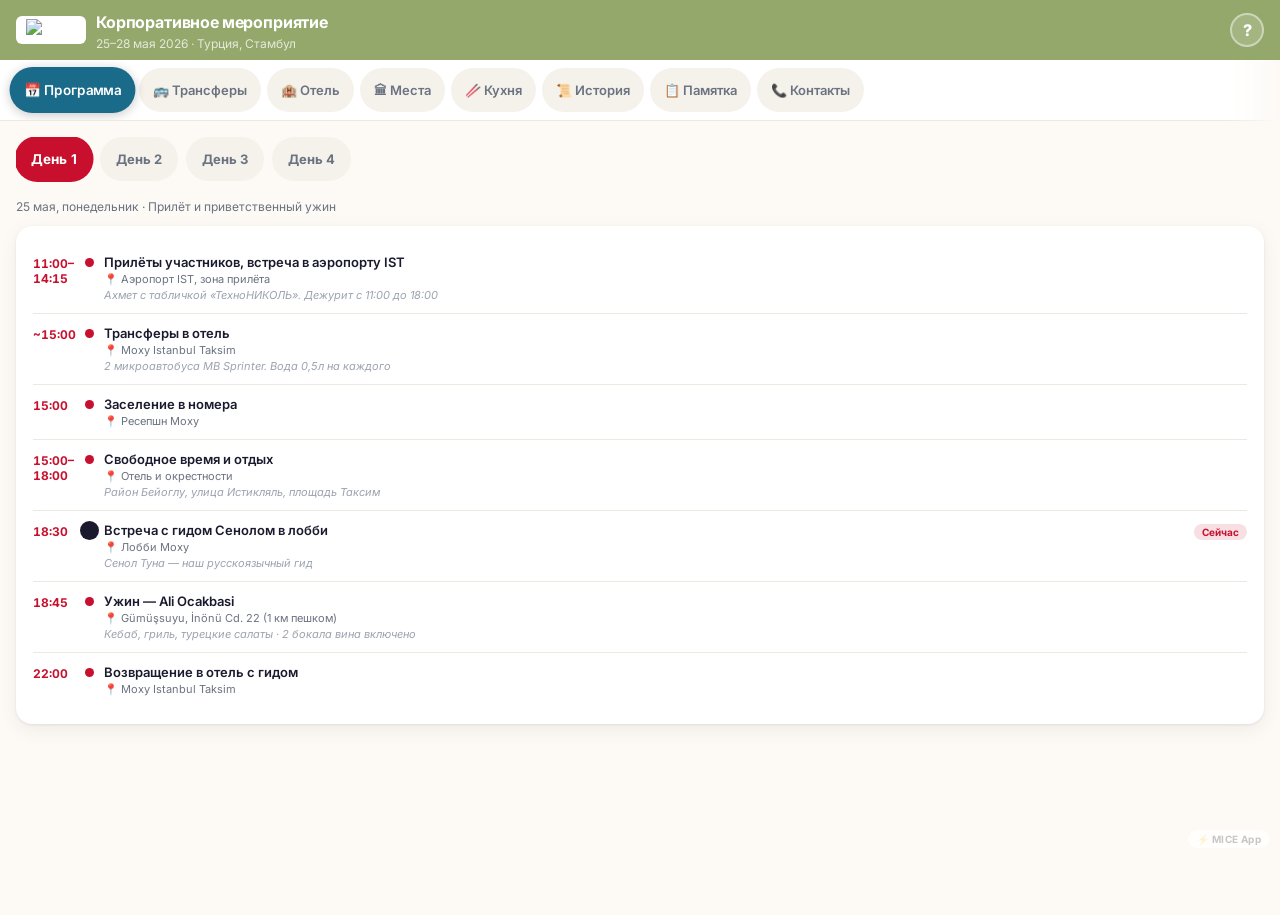
==== index.html @ 048db759 "Evergreen Life demo: rebrand from Istanbul template (green #94A86B)" ====
<!DOCTYPE html>
<html lang="ru">
<head>
  <meta charset="UTF-8">
  <meta name="viewport" content="width=device-width, initial-scale=1.0, viewport-fit=cover">
  <meta name="theme-color" content="#C9353F">
  <meta name="apple-mobile-web-app-capable" content="yes">
  <meta name="apple-mobile-web-app-status-bar-style" content="black-translucent">
  <title>Стамбул 2026</title>
  <link rel="manifest" href="manifest.json">
  <link rel="icon" href="data:image/svg+xml,<svg xmlns='http://www.w3.org/2000/svg' viewBox='0 0 100 100'><text y='.9em' font-size='90'>🕌</text></svg>">
  <link rel="stylesheet" href="css/main.css">
</head>
<body>

<!-- ═══ HEADER ════════════════════════════ -->
<header class="app-header">
  <div class="header-brand">
    <img id="header-logo" class="header-logo hidden" src="" alt="logo">
    <div>
      <div class="header-title" id="header-title">Корпоративное мероприятие</div>
      <div class="header-sub" id="header-sub">25–28 мая 2026 · Турция, Стамбул</div>
    </div>
  </div>
  <button class="faq-trigger" onclick="App.openFAQ()" aria-label="Часто задаваемые вопросы">?</button>
</header>

<!-- ═══ TAB BAR ═══════════════════════════ -->
<nav class="tab-bar" id="tab-bar">
  <button class="tab active" data-tab="program"   onclick="App.switchTab('program', this)">📅 Программа</button>
  <button class="tab"        data-tab="transfers" onclick="App.switchTab('transfers', this)">🚌 Трансферы</button>
  <button class="tab"        data-tab="hotel"     onclick="App.switchTab('hotel', this)">🏨 Отель</button>
  <button class="tab"        data-tab="sights"    onclick="App.switchTab('sights', this)">🏛 Места</button>
  <button class="tab"        data-tab="cuisine"   onclick="App.switchTab('cuisine', this)">🥢 Кухня</button>
  <button class="tab"        data-tab="history"   onclick="App.switchTab('history', this)">📜 История</button>
  <button class="tab"        data-tab="memo"      onclick="App.switchTab('memo', this)">📋 Памятка</button>
  <button class="tab"        data-tab="contacts"  onclick="App.switchTab('contacts', this)">📞 Контакты</button>
</nav>

<!-- ═══ CONTENT ══════════════════════════ -->
<main class="main-content">
  <div id="tab-program"   class="tab-panel"></div>
  <div id="tab-transfers" class="tab-panel hidden"></div>
  <div id="tab-hotel"     class="tab-panel hidden"></div>
  <div id="tab-sights"    class="tab-panel hidden"></div>
  <div id="tab-cuisine"   class="tab-panel hidden"></div>
  <div id="tab-history"   class="tab-panel hidden"></div>
  <div id="tab-memo"      class="tab-panel hidden"></div>
  <div id="tab-contacts"  class="tab-panel hidden"></div>
</main>

<div class="mice-attribution" id="mice-attribution">⚡ MICE App</div>

<!-- ═══ MODAL: FAQ ═══════════════════════ -->
<div class="modal-overlay" id="modal-faq" onclick="if(event.target===this)App.closeFAQ()">
  <div class="modal-sheet">
    <div class="modal-handle"></div>
    <h2>Вопросы и ответы</h2>
    <input class="faq-search" id="faq-search" type="text"
      placeholder="🔍  Найти ответ..."
      oninput="App.searchFAQ(this.value)">
    <div id="faq-list"></div>
  </div>
</div>

<script src="https://www.gstatic.com/firebasejs/10.14.0/firebase-app-compat.js"></script>
<script src="https://www.gstatic.com/firebasejs/10.14.0/firebase-auth-compat.js"></script>
<script src="https://www.gstatic.com/firebasejs/10.14.0/firebase-firestore-compat.js"></script>
<script src="js/firebase.js"></script>
<script src="js/data.js"></script>
<script src="js/app.js"></script>
</body>
</html>
---- css/main.css ----
/* ═══════════════════════════════════════════
   Деловой форум Пекин 2024 — Design System
═══════════════════════════════════════════ */

@import url('https://fonts.googleapis.com/css2?family=Inter:wght@400;500;600;700&family=Poppins:wght@600;700;800&display=swap');

*, *::before, *::after { box-sizing: border-box; margin: 0; padding: 0; }

:root {
  --accent:        #94A86B;
  --accent-light:  #EEF2E5;
  --accent-text:   #4E5F35;
  --accent-dark:   #758553;

  --accent2:       #1A6B8A;
  --accent2-light: rgba(26,107,138,0.09);

  --bg:           #FDFAF6;
  --bg-secondary: #F5F2EC;
  --surface:      #FFFFFF;
  --border:       #EDE9E1;
  --text:         #1A1A2E;
  --text-secondary: #6B7280;
  --text-hint:    #9CA3AF;

  --shadow:    0 1px 3px rgba(0,0,0,0.07), 0 6px 20px rgba(0,0,0,0.06);
  --shadow-lg: 0 4px 6px rgba(0,0,0,0.05), 0 16px 40px rgba(0,0,0,0.10);

  --radius:    16px;
  --radius-sm: 10px;
  --radius-xs: 6px;
  --font:      'Inter', -apple-system, BlinkMacSystemFont, sans-serif;
  --font-disp: 'Poppins', var(--font);

  --header-h:  60px;
  --tabbar-h:  46px;
}

html { font-size: 16px; -webkit-text-size-adjust: 100%; }
body {
  font-family: var(--font);
  background: var(--bg);
  color: var(--text);
  min-height: 100dvh;
  overflow-x: hidden;
}

/* ===== HEADER ===== */
.app-header {
  position: sticky;
  top: 0;
  z-index: 200;
  height: var(--header-h);
  display: flex;
  align-items: center;
  justify-content: space-between;
  padding: 0 16px;
  background: var(--header-bg, var(--accent));
  color: white;
}
.header-title {
  font-family: var(--font-disp);
  font-size: 16px;
  font-weight: 700;
  letter-spacing: -0.01em;
}
.header-sub {
  font-size: 12px;
  opacity: 0.75;
  margin-top: 1px;
}
.faq-trigger {
  width: 34px; height: 34px;
  border-radius: 50%;
  border: 2px solid rgba(255,255,255,0.45);
  background: rgba(255,255,255,0.15);
  color: white;
  font-size: 16px;
  font-weight: 800;
  cursor: pointer;
  font-family: var(--font);
  display: flex; align-items: center; justify-content: center;
  transition: background 0.15s;
}
.faq-trigger:hover { background: rgba(255,255,255,0.28); }

/* ===== TAB BAR ===== */
.tab-bar {
  position: sticky;
  top: var(--header-h);
  z-index: 190;
  display: flex;
  gap: 6px;
  overflow-x: auto;
  padding: 8px 12px;
  background: var(--surface);
  border-bottom: 1px solid var(--border);
  scrollbar-width: none;
  scroll-behavior: smooth;
  -webkit-mask-image: linear-gradient(to right, black calc(100% - 52px), transparent 100%);
  mask-image: linear-gradient(to right, black calc(100% - 52px), transparent 100%);
}
.tab-bar::-webkit-scrollbar { display: none; }
.tab {
  flex-shrink: 0;
  min-height: 44px;
  padding: 10px 14px;
  border-radius: 100px;
  border: none;
  cursor: pointer;
  font-family: var(--font);
  font-size: 13px;
  font-weight: 600;
  white-space: nowrap;
  background: var(--bg-secondary);
  color: var(--text-secondary);
  transition: all var(--motion-ui-dur, 0.2s) var(--motion-ui-ease, cubic-bezier(0.34, 1.4, 0.64, 1));
  display: inline-flex;
  align-items: center;
}
.tab.active {
  background: var(--accent2, var(--accent));
  color: white;
  box-shadow: 0 2px 10px rgba(0,0,0,0.22);
  transform: scale(1.04);
}

/* ===== MAIN CONTENT ===== */
.main-content { min-height: calc(100dvh - var(--header-h) - var(--tabbar-h)); }
.tab-panel { animation: var(--motion-tab-anim, fadeSlide) var(--motion-tab-dur, 0.25s) var(--motion-tab-ease, ease); }
.tab-panel.hidden { display: none; }
.section-pad { padding: 16px; }

/* ===== SPLASH SCREEN ===== */
.splash-overlay {
  position: fixed; inset: 0; z-index: 9999;
  display: flex; align-items: center; justify-content: center;
}
.splash-inner {
  display: flex; flex-direction: column;
  align-items: center; gap: 20px;
  text-align: center; padding: 32px;
}
.splash-logo  { width: 88px; height: 88px; object-fit: contain; border-radius: 20px; filter: drop-shadow(0 6px 24px rgba(0,0,0,0.25)); }
.splash-emoji { font-size: 80px; line-height: 1; }
.splash-title { font-size: 22px; font-weight: 700; color: white; max-width: 280px; line-height: 1.3; text-shadow: 0 2px 10px rgba(0,0,0,0.2); font-family: var(--font-disp); }

.splash-fade                      { animation: splFadeIn  0.5s ease forwards; }
.splash-fade.splash-exit          { animation: splFadeOut 0.6s ease forwards; }
.splash-rise .splash-inner        { animation: splRiseIn  0.55s cubic-bezier(0.16,1,0.3,1) forwards; }
.splash-rise.splash-exit          { animation: splFadeOut 0.5s ease forwards; }
.splash-pulse                     { animation: splFadeIn  0.3s ease forwards; }
.splash-pulse .splash-inner       { animation: splPulseIn 0.7s cubic-bezier(0.34,1.56,0.64,1) 0.1s both; }
.splash-pulse.splash-exit         { animation: splFadeOut 0.55s ease forwards; }

@keyframes splFadeIn  { from { opacity: 0; }                          to { opacity: 1; } }
@keyframes splFadeOut { from { opacity: 1; }                          to { opacity: 0; } }
@keyframes splRiseIn  { from { opacity: 0; transform: translateY(40px); } to { opacity: 1; transform: translateY(0); } }
@keyframes splPulseIn { from { opacity: 0; transform: scale(0.7); }   to { opacity: 1; transform: scale(1); } }

@keyframes fadeSlide {
  from { opacity: 0; transform: translateY(8px); }
  to   { opacity: 1; transform: translateY(0); }
}
@keyframes fadeSlideDeep {
  from { opacity: 0; transform: translateY(18px); }
  to   { opacity: 1; transform: translateY(0); }
}
@keyframes fadePlain {
  from { opacity: 0; }
  to   { opacity: 1; }
}

/* ===== ANNOUNCEMENT BANNER ===== */
.announcement-bar {
  padding: 12px 16px;
  font-size: 13px;
  font-weight: 600;
  line-height: 1.5;
  display: none;
}
.ann-info    { background: #EFF6FF; color: #1E40AF; border-bottom: 1px solid #BFDBFE; }
.ann-warning { background: #FFFBEB; color: #92400E; border-bottom: 1px solid #FDE68A; }
.ann-success { background: #F0FDF4; color: #166534; border-bottom: 1px solid #BBF7D0; }

/* ===== TODAY HERO ===== */
.today-hero {
  margin: 0 -16px 20px;
  padding: 28px 20px 32px;
  position: relative;
  overflow: hidden;
}
/* Tab-panel has no side padding, so hero is already full-width */
#tab-today .today-hero { margin: 0 0 20px; }
.today-hero::after {
  content: '';
  position: absolute;
  top: -40px; right: -30px;
  width: 160px; height: 160px;
  border-radius: 50%;
  background: rgba(255,255,255,0.07);
  pointer-events: none;
}
.today-eyebrow {
  font-size: 10px;
  font-weight: 800;
  letter-spacing: 0.14em;
  text-transform: uppercase;
  color: rgba(255,210,130,0.9);
  margin-bottom: 6px;
}
.today-name {
  font-family: var(--font-disp);
  font-size: 26px;
  font-weight: 800;
  color: white;
  line-height: 1.15;
  letter-spacing: -0.02em;
  margin-bottom: 4px;
}
.today-theme {
  font-size: 14px;
  color: rgba(255,255,255,0.7);
  margin-bottom: 10px;
}
.today-live {
  display: flex;
  align-items: center;
  gap: 6px;
  font-size: 12px;
  color: rgba(255,255,255,0.6);
}
.live-dot {
  width: 7px; height: 7px;
  background: #4ADE80;
  border-radius: 50%;
  flex-shrink: 0;
  position: relative;
}
.live-dot::after {
  content: '';
  position: absolute;
  inset: -4px;
  border-radius: 50%;
  background: #4ADE80;
  animation: pulseLive 2s ease-out infinite;
  will-change: transform, opacity;
}
@keyframes pulseLive {
  0%   { transform: scale(1);   opacity: 0.6; }
  100% { transform: scale(2.8); opacity: 0; }
}

/* ===== NOW / NEXT BLOCKS ===== */
.now-block {
  background: var(--now-bg, linear-gradient(135deg, var(--accent) 0%, var(--accent-dark) 100%));
  border-radius: var(--radius);
  padding: 18px 18px 16px;
  margin-bottom: 12px;
  position: relative;
  min-height: 110px;
  box-shadow: var(--now-shadow, 0 4px 20px rgba(201,53,63,0.35));
  overflow: hidden;
}
.now-block::after {
  content: '';
  position: absolute;
  top: -30px; right: -20px;
  width: 120px; height: 120px;
  border-radius: 50%;
  background: rgba(255,255,255,0.07);
  pointer-events: none;
}
.now-label {
  font-size: 9px;
  font-weight: 800;
  letter-spacing: 0.16em;
  color: rgba(255,255,255,0.75);
  margin-bottom: 8px;
}
.now-title {
  font-size: 20px;
  font-weight: 800;
  color: white;
  margin-bottom: 6px;
  line-height: 1.2;
  letter-spacing: -0.01em;
}
.now-meta  { font-size: 13px; color: rgba(255,255,255,0.8); margin-bottom: 4px; }
.now-note  { font-size: 12px; color: rgba(255,255,255,0.9); background: rgba(255,255,255,0.15); border-radius: 6px; padding: 5px 8px; margin-top: 8px; }

.next-block {
  background: var(--surface);
  border: 1px solid var(--border);
  border-radius: var(--radius);
  padding: 12px 16px;
  margin-bottom: 12px;
  opacity: 0.8;
}
.next-label { font-size: 10px; font-weight: 700; color: var(--text-hint); text-transform: uppercase; letter-spacing: 0.1em; margin-bottom: 4px; }
.next-title { font-size: 14px; font-weight: 600; color: var(--text); margin-bottom: 3px; }
.next-meta  { font-size: 12px; color: var(--text-secondary); }

/* ===== MINI TIMELINE (Today) ===== */
.mini-timeline-item {
  display: flex;
  align-items: flex-start;
  gap: 10px;
  padding: 9px 0;
  border-bottom: 1px solid var(--border);
}
.mini-timeline-item:last-child { border-bottom: none; }
.mini-timeline-item.active { background: var(--accent-light); margin: 0 -16px; padding: 9px 16px; border-radius: 0; border-bottom-color: rgba(148,168,107,0.15); }
.mini-time  { font-size: 12px; font-weight: 700; width: 42px; flex-shrink: 0; color: var(--text-secondary); font-variant-numeric: tabular-nums; padding-top: 2px; }
.mini-dot   { width: 8px; height: 8px; border-radius: 50%; background: var(--border); flex-shrink: 0; margin-top: 5px; }
.mini-dot.active { background: var(--accent); position: relative; }
.mini-dot.active::after {
  content: '';
  position: absolute;
  inset: -5px;
  border-radius: 50%;
  background: var(--accent);
  animation: pulseDot 2s ease-out infinite;
  will-change: transform, opacity;
}
@keyframes pulseDot {
  0%   { transform: scale(1);   opacity: 0.5; }
  70%  { transform: scale(2.4); opacity: 0; }
  100% { transform: scale(1);   opacity: 0; }
}
.mini-title { font-size: 13px; font-weight: 600; margin-bottom: 2px; }
.mini-loc   { font-size: 11px; color: var(--text-secondary); }

/* ===== TIP CARD ===== */
.tip-card {
  display: flex;
  gap: 12px;
  align-items: flex-start;
  background: var(--surface);
  border: 1px solid var(--border);
  border-radius: var(--radius);
  padding: 14px;
  margin-top: 16px;
  box-shadow: var(--shadow);
}
.tip-icon  { font-size: 22px; flex-shrink: 0; }
.tip-title { font-size: 12px; font-weight: 700; margin-bottom: 3px; }
.tip-text  { font-size: 12px; color: var(--text-secondary); line-height: 1.5; }

/* ===== WIFI ROW ===== */
.wifi-row {
  display: flex;
  align-items: center;
  gap: 6px;
  font-size: 13px;
  background: var(--bg-secondary);
  border: 1px solid var(--border);
  border-radius: var(--radius-sm);
  padding: 10px 14px;
  margin-top: 12px;
  cursor: pointer;
  transition: background 0.15s;
}
.wifi-row:active { background: var(--accent-light); }
.wifi-net  { color: var(--text-secondary); }
.wifi-sep  { color: var(--border); }
.wifi-pass { font-weight: 700; color: var(--text); }
.wifi-copy { margin-left: auto; font-size: 11px; font-weight: 700; color: #22C55E; opacity: 0; transition: opacity 0.3s; }

/* ===== ATTRIBUTION ===== */
.mice-attribution {
  position: fixed;
  bottom: calc(var(--tabbar-h) + 6px);
  right: 10px;
  z-index: 150;
  font-size: 10px;
  font-weight: 700;
  letter-spacing: 0.04em;
  color: rgba(0,0,0,0.22);
  background: rgba(255,255,255,0.72);
  backdrop-filter: blur(6px);
  -webkit-backdrop-filter: blur(6px);
  padding: 3px 9px;
  border-radius: 100px;
  pointer-events: none;
  user-select: none;
}
[data-theme="dark"] .mice-attribution {
  color: rgba(255,255,255,0.25);
  background: rgba(0,0,0,0.35);
}

/* ===== CHAT GROUP BUTTONS ===== */
.chat-group-row {
  display: flex; gap: 10px; flex-wrap: wrap;
  margin-top: 20px;
}
.chat-group-btn {
  flex: 1; min-width: 140px;
  display: flex; align-items: center; justify-content: center; gap: 8px;
  padding: 12px 16px;
  border-radius: 12px;
  font-size: 14px; font-weight: 600;
  text-decoration: none;
  transition: opacity 0.15s, transform 0.1s;
}
.chat-group-btn:active { opacity: 0.8; transform: scale(0.97); }
.chat-tg { background: #229ED9; color: #fff; }
.chat-wa { background: #25D366; color: #fff; }

/* ===== CARD ===== */
.card {
  background: var(--surface);
  border-radius: var(--radius);
  box-shadow: var(--shadow);
  border: 1px solid rgba(255,255,255,0.6);
  overflow: hidden;
}
.card + .card { margin-top: 12px; }
.card-body { padding: 16px; }

/* ===== SECTION TITLE ===== */
.section-title {
  font-size: 10px;
  font-weight: 800;
  text-transform: uppercase;
  letter-spacing: 0.12em;
  color: var(--text-hint);
  margin-bottom: 10px;
}

/* ===== DAY TABS ===== */
.day-tabs {
  display: flex;
  gap: 8px;
  overflow-x: auto;
  padding-bottom: 4px;
  margin-bottom: 14px;
  scrollbar-width: none;
}
.day-tabs::-webkit-scrollbar { display: none; }
.day-tab {
  flex-shrink: 0;
  min-height: 44px;
  padding: 10px 16px;
  border-radius: 100px;
  font-size: 13px;
  font-weight: 700;
  border: none;
  cursor: pointer;
  font-family: var(--font);
  background: var(--bg-secondary);
  color: var(--text-secondary);
  transition: all var(--motion-ui-dur, 0.2s) var(--motion-ui-ease, cubic-bezier(0.34, 1.4, 0.64, 1));
  display: inline-flex;
  align-items: center;
}
.day-tab.active { transform: scale(1.04); }

/* — underline style — */
.day-tabs--underline { gap: 0; border-bottom: 2px solid var(--border); padding-bottom: 0; }
.day-tabs--underline .day-tab {
  background: transparent;
  border-radius: 0;
  border-bottom: 3px solid transparent;
  margin-bottom: -2px;
  color: var(--text-secondary);
  padding: 10px 14px;
}
.day-tabs--underline .day-tab.active {
  color: var(--day-col, var(--accent));
  border-bottom-color: var(--day-col, var(--accent));
  transform: none;
  font-weight: 800;
}

/* — bold/numbered style — */
.day-tabs--bold .day-tab {
  flex-direction: column;
  gap: 1px;
  padding: 8px 14px;
  border-radius: 14px;
  min-height: 52px;
  align-items: center;
}
.day-tabs--bold .day-tab.active { transform: scale(1.04); }
.day-tab-num { font-size: 22px; font-weight: 900; line-height: 1; }
.day-tab-lbl { font-size: 10px; opacity: 0.8; line-height: 1; }
.day-tabs--bold .day-tab:not(.active) .day-tab-num { color: var(--day-col, var(--accent)); }

/* ===== PROGRAM TAB ===== */
.program-meta { font-size: 12px; color: var(--text-secondary); margin-bottom: 12px; }
.program-item {
  display: flex;
  gap: 10px;
  align-items: flex-start;
  padding: 11px 0;
  border-bottom: 1px solid var(--border);
}
.program-item:last-child { border-bottom: none; }
.program-time { font-size: 12px; font-weight: 700; width: 42px; flex-shrink: 0; padding-top: 2px; font-variant-numeric: tabular-nums; }
.program-dot  { width: 9px; height: 9px; border-radius: 50%; flex-shrink: 0; margin-top: 4px; background: var(--border); }
.program-dot.active { position: relative; }
.program-dot.active::after {
  content: '';
  position: absolute;
  inset: -5px;
  border-radius: 50%;
  background: currentColor;
  animation: pulseDot 2s ease-out infinite;
  will-change: transform, opacity;
}
.program-info { flex: 1; }
.program-title { font-size: 13px; font-weight: 600; margin-bottom: 2px; }
.program-loc   { font-size: 11px; color: var(--text-secondary); }
.program-note  { font-size: 11px; color: var(--text-hint); margin-top: 2px; font-style: italic; }
.now-badge { font-size: 10px; font-weight: 700; padding: 2px 8px; border-radius: 100px; flex-shrink: 0; align-self: flex-start; margin-top: 2px; }

/* ===== BUSINESS TAB ===== */
.business-card {
  background: var(--surface);
  border-radius: var(--radius);
  box-shadow: var(--shadow);
  border: 1px solid var(--border);
  padding: 16px;
  margin-bottom: 14px;
}
.business-header { display: flex; justify-content: space-between; align-items: flex-start; gap: 8px; margin-bottom: 8px; }
.business-time   { font-size: 11px; font-weight: 700; color: var(--text-secondary); text-transform: uppercase; letter-spacing: 0.06em; margin-bottom: 3px; }
.business-title  { font-size: 14px; font-weight: 700; line-height: 1.35; }
.business-meta   { font-size: 12px; color: var(--text-secondary); margin-bottom: 8px; }
.business-desc   { font-size: 13px; color: var(--text-secondary); line-height: 1.55; margin-bottom: 10px; }
.track-badge { font-size: 11px; font-weight: 800; padding: 4px 10px; border-radius: 100px; flex-shrink: 0; white-space: nowrap; }
.speakers-list { border-top: 1px solid var(--border); padding-top: 10px; }
.speaker-item  { font-size: 12px; color: var(--text-secondary); padding: 3px 0; }

/* ===== TIMING TAB ===== */
.timing-day  { font-size: 13px; font-weight: 700; color: var(--text-secondary); margin-bottom: 14px; }
.timing-list { }
.timing-item {
  display: flex;
  gap: 10px;
  align-items: flex-start;
  padding-bottom: 0;
}
.timing-time {
  font-size: 12px;
  font-weight: 700;
  width: 76px;
  flex-shrink: 0;
  padding-top: 3px;
  color: var(--text-secondary);
  font-variant-numeric: tabular-nums;
  line-height: 1.3;
}
.timing-line { display: flex; flex-direction: column; align-items: center; flex-shrink: 0; }
.timing-dot  { width: 10px; height: 10px; border-radius: 50%; flex-shrink: 0; }
.timing-dot.key { width: 13px; height: 13px; box-shadow: 0 0 0 3px var(--accent-light); }
.timing-rod  { width: 2px; flex: 1; min-height: 24px; background: var(--border); }
.timing-item:last-child .timing-rod { display: none; }
.timing-body { flex: 1; padding-bottom: 16px; }
.timing-item.key .timing-body { }
.timing-title { font-size: 13px; font-weight: 600; line-height: 1.4; margin-bottom: 2px; }
.timing-item.key .timing-title { font-weight: 800; color: var(--accent); }
.timing-note  { font-size: 11px; color: var(--text-hint); margin-top: 2px; }

/* ===== SIGHTS TAB ===== */
.sight-card {
  background: var(--surface);
  border-radius: var(--radius);
  box-shadow: var(--shadow);
  border: 1px solid rgba(255,255,255,0.6);
  overflow: hidden;
  margin-bottom: 16px;
}
.sight-img  { width: 100%; height: 190px; object-fit: cover; display: block; }
.sight-body { padding: 14px; }
.sight-tags { display: flex; gap: 6px; flex-wrap: wrap; margin-bottom: 8px; }
.tag {
  font-size: 11px;
  font-weight: 700;
  padding: 3px 9px;
  border-radius: 100px;
  background: var(--accent-light);
  color: var(--accent-text);
}
.sight-title { font-size: 16px; font-weight: 700; margin-bottom: 3px; }
.sight-sub   { font-size: 12px; color: var(--text-secondary); margin-bottom: 8px; }
.sight-desc  { font-size: 13px; color: var(--text-secondary); line-height: 1.6; margin-bottom: 10px; }
.sight-meta  { display: flex; flex-direction: column; gap: 4px; font-size: 12px; color: var(--text-secondary); margin-bottom: 10px; }
.sight-tip   { font-size: 12px; color: var(--accent-text); background: var(--accent-light); border-radius: var(--radius-sm); padding: 9px 12px; line-height: 1.5; }

/* ===== RESTAURANTS TAB ===== */
.rest-card {
  background: var(--surface);
  border-radius: var(--radius);
  box-shadow: var(--shadow);
  border: 1px solid rgba(255,255,255,0.6);
  overflow: hidden;
  margin-bottom: 16px;
}
.rest-img    { width: 100%; height: 160px; object-fit: cover; display: block; }
.rest-body   { padding: 14px; }
.rest-header { display: flex; justify-content: space-between; align-items: flex-start; gap: 8px; margin-bottom: 8px; }
.rest-title  { font-size: 15px; font-weight: 700; margin-bottom: 2px; }
.rest-cuisine{ font-size: 12px; color: var(--text-secondary); }
.rest-price  { font-size: 13px; font-weight: 700; color: var(--accent); flex-shrink: 0; }
.rest-desc   { font-size: 13px; color: var(--text-secondary); line-height: 1.6; margin-bottom: 8px; }
.rest-meta   { display: flex; gap: 14px; font-size: 12px; color: var(--text-secondary); margin-bottom: 8px; }
.rest-note   { font-size: 12px; font-weight: 600; color: var(--text-secondary); background: var(--bg-secondary); border-radius: var(--radius-xs); padding: 5px 10px; }
.rest-note.program { color: var(--accent-text); background: var(--accent-light); }
.rest-menu { margin: 8px 0; padding: 10px 12px; background: var(--bg-secondary); border-radius: var(--radius-xs); }
.rest-menu-title { font-size: 11px; font-weight: 700; text-transform: uppercase; letter-spacing: .5px; color: var(--text-secondary); margin-bottom: 6px; }
.rest-menu-list { margin: 0; padding: 0 0 0 16px; }
.rest-menu-list li { font-size: 13px; color: var(--text-primary); line-height: 1.7; }

/* ===== CUISINE TAB ===== */
.cuisine-card {
  background: var(--surface);
  border-radius: var(--radius);
  box-shadow: var(--shadow);
  border: 1px solid var(--border);
  padding: 14px;
  margin-bottom: 12px;
}
.cuisine-header { display: flex; gap: 12px; align-items: flex-start; margin-bottom: 8px; }
.cuisine-emoji  { font-size: 32px; flex-shrink: 0; }
.cuisine-title  { font-size: 15px; font-weight: 700; margin-bottom: 2px; }
.cuisine-cn     { font-size: 12px; color: var(--text-secondary); }
.must-badge     { margin-left: auto; font-size: 11px; font-weight: 800; padding: 3px 10px; border-radius: 100px; background: var(--accent2, var(--accent)); color: white; flex-shrink: 0; height: fit-content; }
.cuisine-desc   { font-size: 13px; color: var(--text-secondary); line-height: 1.6; margin-bottom: 8px; }
.cuisine-meta   { display: flex; flex-direction: column; gap: 3px; font-size: 12px; color: var(--text-hint); }

/* ===== ETIQUETTE / PRACTICAL ===== */
.etiquette-row {
  display: flex;
  gap: 12px;
  align-items: flex-start;
  padding: 12px 0;
  border-bottom: 1px solid var(--border);
}
.etiquette-row:last-child { border-bottom: none; }
.etiquette-icon  { font-size: 20px; flex-shrink: 0; width: 28px; text-align: center; margin-top: 1px; }
.etiquette-title { font-size: 13px; font-weight: 700; margin-bottom: 3px; }
.etiquette-text  { font-size: 12px; color: var(--text-secondary); line-height: 1.55; }

/* ===== MEMO TAB ===== */
.memo-section { margin-bottom: 8px; }
.memo-row { display: flex; gap: 12px; align-items: flex-start; padding: 12px 0; border-bottom: 1px solid var(--border); }
.memo-row:last-child { border-bottom: none; }
.memo-icon  { font-size: 20px; flex-shrink: 0; width: 28px; text-align: center; margin-top: 2px; }
.memo-title { font-size: 13px; font-weight: 700; margin-bottom: 3px; }
.memo-text  { font-size: 12px; color: var(--text-secondary); line-height: 1.55; }

/* ===== MODAL / FAQ ===== */
.modal-overlay {
  position: fixed; inset: 0;
  background: rgba(0,0,0,0.45);
  z-index: 500;
  display: none;
  align-items: flex-end;
  justify-content: center;
  backdrop-filter: blur(4px);
}
.modal-overlay.open { display: flex; }
.modal-sheet {
  background: var(--surface);
  border-radius: var(--radius) var(--radius) 0 0;
  padding: 8px 20px 40px;
  width: 100%; max-width: 430px;
  max-height: 92dvh;
  overflow-y: auto;
  animation: slideUp 0.28s cubic-bezier(0.34, 1.3, 0.64, 1);
}
@keyframes slideUp {
  from { transform: translateY(100%); }
  to   { transform: translateY(0); }
}
.modal-handle {
  width: 36px; height: 4px;
  background: var(--border);
  border-radius: 2px;
  margin: 10px auto 18px;
}

/* ===== FAQ ===== */
.faq-search {
  display: block;
  width: 100%;
  margin: 12px 0 16px;
  padding: 11px 14px;
  border: 1px solid var(--border);
  border-radius: var(--radius-sm);
  font-size: 14px;
  font-family: var(--font);
  outline: none;
  background: var(--bg-secondary);
  transition: border-color 0.15s;
}
.faq-search:focus { border-color: var(--accent); background: white; }
.faq-item {
  border-bottom: 1px solid var(--border);
  cursor: pointer;
}
.faq-q {
  display: flex;
  justify-content: space-between;
  align-items: center;
  gap: 8px;
  padding: 14px 0;
  font-size: 14px;
  font-weight: 600;
  line-height: 1.4;
}
.faq-chevron {
  font-size: 20px;
  color: var(--text-hint);
  flex-shrink: 0;
  transform: rotate(0deg);
  transition: transform 0.2s;
}
.faq-item.open .faq-chevron { transform: rotate(90deg); }
.faq-a {
  display: none;
  font-size: 13px;
  color: var(--text-secondary);
  line-height: 1.65;
  padding-bottom: 14px;
}
.faq-item.open .faq-a { display: block; }

/* ===== HISTORY TAB ===== */
.history-section-header {
  display: flex;
  align-items: center;
  gap: 8px;
  margin: 24px 0 10px;
}
.history-section-header:first-child { margin-top: 0; }
.history-section-emoji { font-size: 20px; }
.history-section-title {
  font-size: 13px;
  font-weight: 800;
  text-transform: uppercase;
  letter-spacing: 0.1em;
  color: var(--text-hint);
}
.fact-card {
  background: var(--surface);
  border-radius: var(--radius);
  box-shadow: var(--shadow);
  border: 1px solid var(--border);
  padding: 14px 16px;
  margin-bottom: 10px;
  position: relative;
  overflow: hidden;
}
.fact-card.wow {
  border-color: rgba(201,53,63,0.25);
  background: linear-gradient(135deg, #fff 60%, #fff8f8 100%);
}
.fact-card.wow::before {
  content: '';
  position: absolute;
  left: 0; top: 0; bottom: 0;
  width: 3px;
  background: var(--accent);
  border-radius: 2px 0 0 2px;
}
.fact-wow-badge {
  font-size: 11px;
  font-weight: 800;
  color: var(--accent);
  margin-bottom: 6px;
  letter-spacing: 0.02em;
}
.fact-title {
  font-size: 14px;
  font-weight: 700;
  color: var(--text);
  margin-bottom: 6px;
  line-height: 1.35;
}
.fact-text {
  font-size: 13px;
  color: var(--text-secondary);
  line-height: 1.65;
}

/* ===== HEADER BRANDING ===== */
.header-brand {
  display: flex; align-items: center; gap: 10px;
  min-width: 0;
}
.header-logo {
  height: 28px; width: auto; max-width: 160px;
  object-fit: contain; border-radius: 6px;
  flex-shrink: 0;
  background: white;
  padding: 3px 10px;
}

/* ===== HOTEL TAB ===== */
.hotel-photo {
  width: 100%; height: 220px;
  object-fit: cover; display: block;
}
.hotel-gallery {
  display: grid;
  grid-template-columns: 1fr 1fr;
  gap: 3px;
  width: 100%;
}
.hotel-gallery-img {
  width: 100%; height: 210px;
  object-fit: cover; display: block;
}
.hotel-name-block {
  margin-bottom: 16px;
}
.hotel-stars {
  color: #F59E0B; font-size: 16px; letter-spacing: 2px;
  margin-bottom: 4px;
}
.hotel-name {
  font-size: 20px; font-weight: 800;
  font-family: var(--font-disp);
  color: var(--text); margin-bottom: 2px;
}
.hotel-name-cn {
  font-size: 13px; color: var(--text-secondary);
  letter-spacing: 0.04em;
}
.hotel-quickgrid {
  display: grid; grid-template-columns: 1fr 1fr;
  gap: 10px; margin-bottom: 16px;
}
.hotel-quickitem {
  background: var(--surface);
  border: 1px solid var(--border);
  border-radius: var(--radius-sm);
  padding: 12px 14px;
}
.hotel-quick-label {
  font-size: 10px; font-weight: 700;
  text-transform: uppercase; letter-spacing: 0.08em;
  color: var(--text-hint); margin-bottom: 4px;
}
.hotel-quick-val {
  font-size: 15px; font-weight: 700; color: var(--text);
}
.hotel-desc {
  font-size: 14px; color: var(--text-secondary);
  line-height: 1.65; margin-bottom: 16px;
}
.hotel-breakfast {
  background: #FFF8E7;
  border: 1px solid #FDE68A;
  border-radius: var(--radius-sm);
  padding: 12px 14px;
  font-size: 13px; color: #92400E;
  margin-bottom: 20px;
}
.hotel-amenities-grid {
  display: grid; grid-template-columns: repeat(3, 1fr);
  gap: 10px; margin-bottom: 8px;
}
.hotel-amenity {
  background: var(--surface);
  border: 1px solid var(--border);
  border-radius: var(--radius-sm);
  padding: 12px 10px;
  text-align: center;
}
.hotel-amenity-icon  { font-size: 22px; margin-bottom: 4px; }
.hotel-amenity-title { font-size: 12px; font-weight: 700; color: var(--text); margin-bottom: 2px; }
.hotel-amenity-note  { font-size: 10px; color: var(--text-hint); }
.hotel-tips {
  display: flex; flex-direction: column; gap: 8px;
  margin-bottom: 8px;
}
.hotel-tip-row {
  font-size: 13px; color: var(--text-secondary);
  line-height: 1.5;
  background: var(--bg-secondary);
  border-radius: var(--radius-xs);
  padding: 10px 12px;
}
.hotel-address-card {
  background: var(--text);
  border-radius: var(--radius-sm);
  padding: 16px;
  text-align: center;
}
.hotel-address-cn {
  font-size: 20px; color: white;
  font-weight: 700; letter-spacing: 0.05em;
  margin-bottom: 6px;
}
.hotel-address-en {
  font-size: 12px; color: rgba(255,255,255,0.55);
}

/* ===== NEARBY (HOTEL TAB) ===== */
.nearby-category { margin-bottom: 20px; }
.nearby-cat-title {
  font-size: 13px; font-weight: 700;
  text-transform: uppercase; letter-spacing: 0.06em;
  color: var(--text-hint); margin-bottom: 10px;
}
.nearby-item {
  display: flex; gap: 12px; align-items: flex-start;
  padding: 10px 0;
  border-bottom: 1px solid var(--border);
}
.nearby-item:last-child { border-bottom: none; }
.nearby-icon { font-size: 22px; flex-shrink: 0; width: 28px; text-align: center; margin-top: 2px; }
.nearby-title { font-size: 14px; font-weight: 700; color: var(--text); margin-bottom: 2px; }
.nearby-distance { font-size: 12px; font-weight: 600; color: var(--accent); margin-bottom: 2px; }
.nearby-note { font-size: 12px; color: var(--text-secondary); line-height: 1.5; }

/* ===== CONTACTS TAB ===== */
.contact-card {
  background: var(--surface);
  border: 1px solid var(--border);
  border-radius: var(--radius);
  padding: 16px;
  margin-bottom: 12px;
  box-shadow: var(--shadow);
}
.contact-card.contact-accent {
  border-color: var(--accent);
  background: var(--accent-light);
}
.contact-header { display: flex; gap: 12px; align-items: flex-start; margin-bottom: 12px; }
.contact-emoji { font-size: 28px; flex-shrink: 0; }
.contact-role { font-size: 11px; font-weight: 700; text-transform: uppercase; letter-spacing: 0.07em; color: var(--text-hint); margin-bottom: 2px; }
.contact-name { font-size: 15px; font-weight: 700; color: var(--text); margin-bottom: 3px; }
.contact-note { font-size: 12px; color: var(--text-secondary); line-height: 1.5; }
.contact-actions { display: flex; flex-wrap: wrap; gap: 8px; }
.contact-btn {
  display: inline-flex; align-items: center;
  padding: 8px 14px;
  border-radius: 100px;
  font-size: 13px; font-weight: 600;
  text-decoration: none;
  background: var(--text); color: white;
}
.contact-btn-tg { background: #229ED9; }

/* ===== TYPOGRAPHY UTILS ===== */
h2 { font-family: var(--font-disp); font-size: 19px; font-weight: 700; }
h3 { font-size: 15px; font-weight: 700; }
p  { font-size: 13px; line-height: 1.65; color: var(--text-secondary); }

/* ===== CARD STYLE VARIANTS (PRO) ===== */
.cs-cards { --_cards: .card, .next-block, .business-card, .sight-card, .rest-card, .cuisine-card, .fact-card; }

body.cs-flat .card,
body.cs-flat .next-block,
body.cs-flat .business-card,
body.cs-flat .sight-card,
body.cs-flat .rest-card,
body.cs-flat .cuisine-card,
body.cs-flat .fact-card {
  box-shadow: none;
  border: 1px solid rgba(0,0,0,0.09);
}

body.cs-glass .card,
body.cs-glass .next-block,
body.cs-glass .business-card,
body.cs-glass .sight-card,
body.cs-glass .rest-card,
body.cs-glass .cuisine-card,
body.cs-glass .fact-card {
  background: rgba(255,255,255,0.72);
  backdrop-filter: blur(14px);
  -webkit-backdrop-filter: blur(14px);
  border: 1px solid rgba(255,255,255,0.55);
  box-shadow: 0 2px 16px rgba(0,0,0,0.08);
}

body.cs-outlined .card,
body.cs-outlined .next-block,
body.cs-outlined .business-card,
body.cs-outlined .sight-card,
body.cs-outlined .rest-card,
body.cs-outlined .cuisine-card,
body.cs-outlined .fact-card,
body.cs-outlined .transfer-card {
  box-shadow: none;
  border: 1.5px solid var(--accent-light);
  background: #FFFFFF;
}

/* ===== TRANSFERS ===== */
.transfers-day-header {
  display: flex;
  align-items: center;
  gap: 8px;
  margin: 20px 0 10px;
}
.transfers-day-header:first-child { margin-top: 4px; }
.transfers-day-dot {
  width: 10px; height: 10px;
  border-radius: 50%;
  flex-shrink: 0;
}
.transfers-day-label {
  font-family: var(--font-disp);
  font-size: 14px;
  font-weight: 700;
}
.transfers-day-date {
  font-size: 12px;
  color: var(--text-hint);
}

.transfer-card {
  display: flex;
  gap: 12px;
  background: var(--surface);
  border-radius: var(--radius);
  padding: 14px 16px;
  margin-bottom: 10px;
  box-shadow: var(--shadow);
}
.transfer-time {
  font-size: 13px;
  font-weight: 700;
  color: var(--text-secondary);
  width: 42px;
  flex-shrink: 0;
  font-variant-numeric: tabular-nums;
  padding-top: 2px;
}
.transfer-body { flex: 1; min-width: 0; }
.transfer-title {
  font-size: 15px;
  font-weight: 700;
  color: var(--text);
  margin-bottom: 10px;
}
.transfer-route {
  margin-bottom: 10px;
}
.transfer-point {
  display: flex;
  align-items: center;
  gap: 8px;
  font-size: 13px;
  color: var(--text-secondary);
  padding: 2px 0;
}
.tr-dot {
  width: 8px; height: 8px;
  border-radius: 50%;
  flex-shrink: 0;
}
.tr-dot-from { background: var(--border); border: 2px solid var(--text-hint); width: 8px; height: 8px; }
.transfer-line {
  width: 2px;
  height: 14px;
  background: var(--border);
  margin-left: 3px;
}
.transfer-meta {
  display: flex;
  gap: 12px;
  font-size: 12px;
  color: var(--text-secondary);
  margin-bottom: 8px;
}
.transfer-meet {
  font-size: 13px;
  font-weight: 600;
  color: var(--text);
  background: var(--bg-secondary);
  border-radius: var(--radius-xs);
  padding: 6px 10px;
  margin-bottom: 6px;
}
.transfer-note {
  font-size: 12px;
  font-weight: 600;
  color: #92400E;
  background: #FFFBEB;
  border-radius: var(--radius-xs);
  padding: 6px 10px;
  border-left: 3px solid #F59E0B;
}

/* ═══════════════════════════════════════════
   ТЁМНАЯ ТЕМА (автоматически при тёмном фоне)
═══════════════════════════════════════════ */
[data-theme="dark"] {
  --surface:        rgba(255,255,255,0.07);
  --bg-secondary:   rgba(255,255,255,0.05);
  --border:         rgba(255,255,255,0.10);
  --text:           #f1f5f9;
  --text-secondary: rgba(255,255,255,0.58);
  --text-hint:      rgba(255,255,255,0.35);
  --accent-light:   rgba(201,53,63,0.18);
  --shadow:         0 2px 12px rgba(0,0,0,0.45);
  --shadow-lg:      0 8px 40px rgba(0,0,0,0.55);
}

[data-theme="dark"] .tab-bar {
  background: rgba(0,0,0,0.55);
  backdrop-filter: blur(16px);
  -webkit-backdrop-filter: blur(16px);
  border-bottom-color: rgba(255,255,255,0.08);
}
[data-theme="dark"] .tab {
  background: rgba(255,255,255,0.08);
  color: rgba(255,255,255,0.55);
}
[data-theme="dark"] .card,
[data-theme="dark"] .business-card,
[data-theme="dark"] .sight-card,
[data-theme="dark"] .rest-card,
[data-theme="dark"] .cuisine-card,
[data-theme="dark"] .fact-card,
[data-theme="dark"] .transfer-card,
[data-theme="dark"] .contact-card,
[data-theme="dark"] .next-block,
[data-theme="dark"] .tip-card {
  background: rgba(255,255,255,0.07);
  border: 1px solid rgba(255,255,255,0.09);
  box-shadow: none;
}
[data-theme="dark"] .wifi-row {
  background: rgba(255,255,255,0.06);
  border-color: rgba(255,255,255,0.08);
}
[data-theme="dark"] .faq-modal-box {
  background: #1c1c1e;
  border: 1px solid rgba(255,255,255,0.10);
}
[data-theme="dark"] .faq-search {
  background: rgba(255,255,255,0.08);
  border-color: rgba(255,255,255,0.12);
  color: #f1f5f9;
}
[data-theme="dark"] .hotel-quickgrid { background: rgba(255,255,255,0.05); }
[data-theme="dark"] .hotel-quickitem { border-right-color: rgba(255,255,255,0.08); }
[data-theme="dark"] .hotel-tips { background: rgba(255,255,255,0.05); border-color: rgba(255,255,255,0.08); }
[data-theme="dark"] .hotel-address-card { background: rgba(255,255,255,0.06); border-color: rgba(255,255,255,0.08); }
[data-theme="dark"] .transfer-note { background: rgba(245,158,11,0.12); color: #FCD34D; }
[data-theme="dark"] .announcement-bar { opacity: 0.92; }
[data-theme="dark"] .section-title { color: rgba(255,255,255,0.45); }
[data-theme="dark"] .now-block { background: rgba(255,255,255,0.05); }
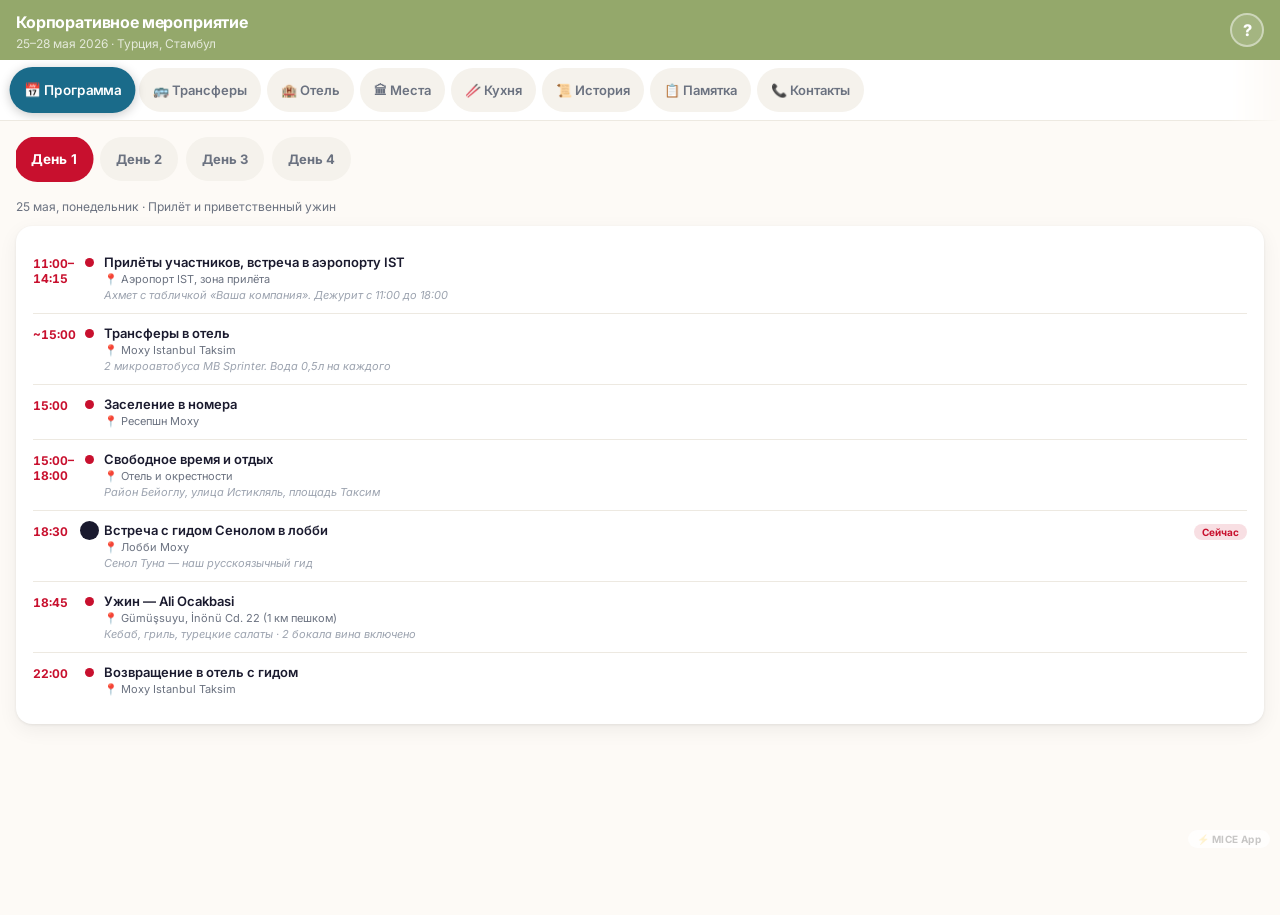
==== commit 01cd231f: "Kill-switch: unregister service worker + clear all caches to stop stale-content confusion during act" ====
--- a/index.html
+++ b/index.html
@@ -3,12 +3,12 @@
 <head>
   <meta charset="UTF-8">
   <meta name="viewport" content="width=device-width, initial-scale=1.0, viewport-fit=cover">
-  <meta name="theme-color" content="#C9353F">
+  <meta name="theme-color" content="#94A86B">
   <meta name="apple-mobile-web-app-capable" content="yes">
   <meta name="apple-mobile-web-app-status-bar-style" content="black-translucent">
-  <title>Стамбул 2026</title>
+  <title>Evergreen Life — демо-программа</title>
   <link rel="manifest" href="manifest.json">
-  <link rel="icon" href="data:image/svg+xml,<svg xmlns='http://www.w3.org/2000/svg' viewBox='0 0 100 100'><text y='.9em' font-size='90'>🕌</text></svg>">
+  <link rel="icon" href="data:image/svg+xml,<svg xmlns='http://www.w3.org/2000/svg' viewBox='0 0 100 100'><text y='.9em' font-size='90'>🌿</text></svg>">
   <link rel="stylesheet" href="css/main.css">
 </head>
 <body>
@@ -19,7 +19,7 @@
     <img id="header-logo" class="header-logo hidden" src="" alt="logo">
     <div>
       <div class="header-title" id="header-title">Корпоративное мероприятие</div>
-      <div class="header-sub" id="header-sub">25–28 мая 2026 · Турция, Стамбул</div>
+      <div class="header-sub" id="header-sub">Evergreen Life · демо-программа</div>
     </div>
   </div>
   <button class="faq-trigger" onclick="App.openFAQ()" aria-label="Часто задаваемые вопросы">?</button>
--- a/css/main.css
+++ b/css/main.css
@@ -128,6 +128,7 @@
 /* ===== MAIN CONTENT ===== */
 .main-content { min-height: calc(100dvh - var(--header-h) - var(--tabbar-h)); }
 .tab-panel { animation: var(--motion-tab-anim, fadeSlide) var(--motion-tab-dur, 0.25s) var(--motion-tab-ease, ease); }
+.hidden { display: none !important; }
 .tab-panel.hidden { display: none; }
 .section-pad { padding: 16px; }
 
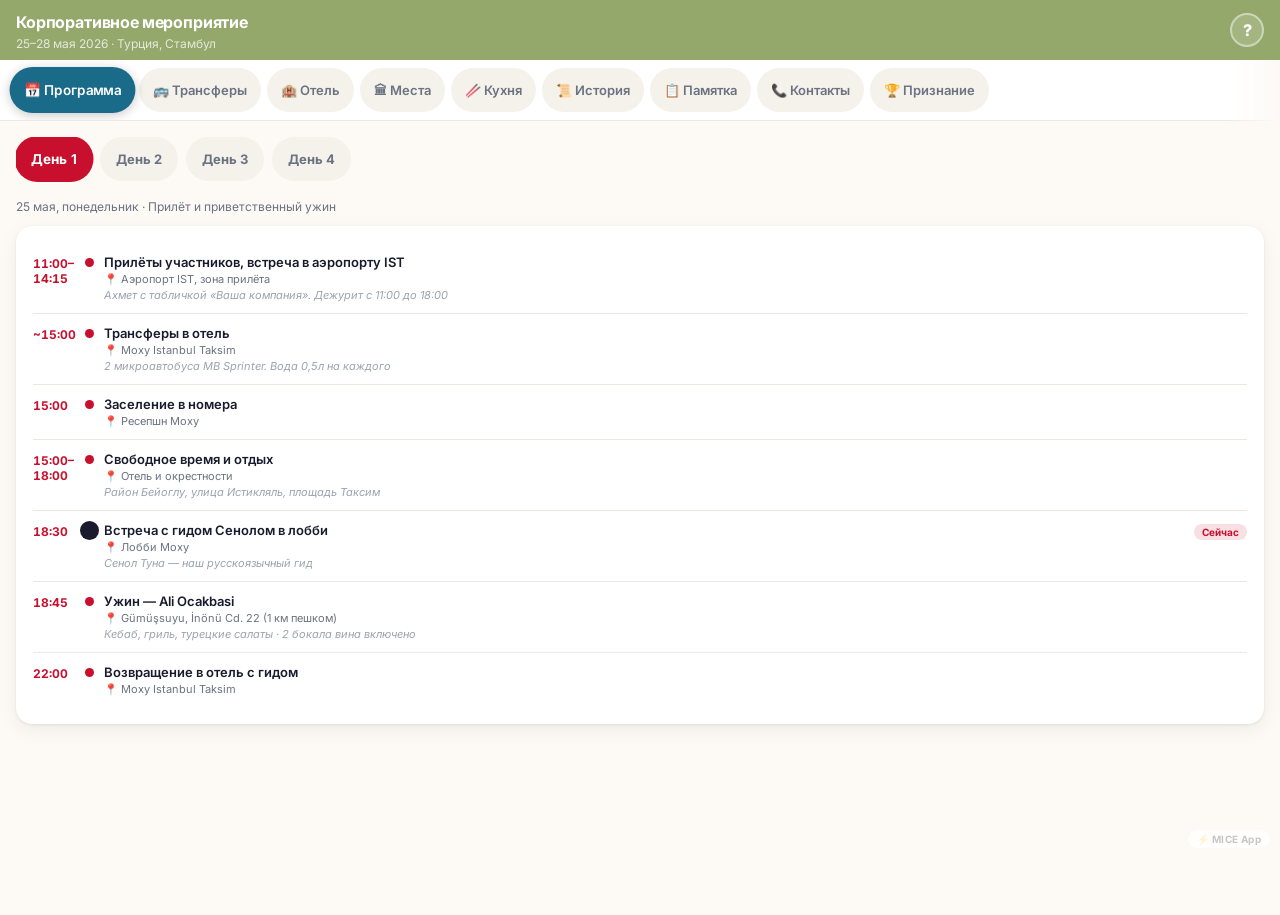
==== commit 0042f79f: "Add Recognition Wall feature (Стена признания): rank/achievement cards for MLM-style events, full CR" ====
--- a/index.html
+++ b/index.html
@@ -35,6 +35,7 @@
   <button class="tab"        data-tab="history"   onclick="App.switchTab('history', this)">📜 История</button>
   <button class="tab"        data-tab="memo"      onclick="App.switchTab('memo', this)">📋 Памятка</button>
   <button class="tab"        data-tab="contacts"  onclick="App.switchTab('contacts', this)">📞 Контакты</button>
+  <button class="tab"        data-tab="recognition" onclick="App.switchTab('recognition', this)">🏆 Признание</button>
 </nav>
 
 <!-- ═══ CONTENT ══════════════════════════ -->
@@ -47,6 +48,7 @@
   <div id="tab-history"   class="tab-panel hidden"></div>
   <div id="tab-memo"      class="tab-panel hidden"></div>
   <div id="tab-contacts"  class="tab-panel hidden"></div>
+  <div id="tab-recognition" class="tab-panel hidden"></div>
 </main>
 
 <div class="mice-attribution" id="mice-attribution">⚡ MICE App</div>
--- a/css/main.css
+++ b/css/main.css
@@ -591,6 +591,43 @@
 .sight-meta  { display: flex; flex-direction: column; gap: 4px; font-size: 12px; color: var(--text-secondary); margin-bottom: 10px; }
 .sight-tip   { font-size: 12px; color: var(--accent-text); background: var(--accent-light); border-radius: var(--radius-sm); padding: 9px 12px; line-height: 1.5; }
 
+/* ===== RECOGNITION TAB (Стена признания) ===== */
+.recognition-card {
+  display: flex;
+  gap: 12px;
+  align-items: flex-start;
+  background: var(--surface);
+  border-radius: var(--radius);
+  box-shadow: var(--shadow);
+  border: 1px solid rgba(255,255,255,0.6);
+  padding: 14px;
+  margin-bottom: 12px;
+}
+.recognition-avatar {
+  flex-shrink: 0;
+  width: 48px; height: 48px;
+  border-radius: 50%;
+  background: var(--accent-light);
+  display: flex; align-items: center; justify-content: center;
+  font-size: 24px;
+}
+.recognition-body { min-width: 0; flex: 1; }
+.recognition-name { font-size: 15px; font-weight: 700; }
+.recognition-city { font-size: 12px; color: var(--text-secondary); margin-bottom: 6px; }
+.recognition-rank {
+  display: inline-block;
+  font-size: 11px;
+  font-weight: 800;
+  text-transform: uppercase;
+  letter-spacing: 0.03em;
+  padding: 3px 10px;
+  border-radius: 100px;
+  background: var(--accent);
+  color: white;
+  margin-bottom: 6px;
+}
+.recognition-note { font-size: 13px; color: var(--text-secondary); line-height: 1.5; }
+
 /* ===== RESTAURANTS TAB ===== */
 .rest-card {
   background: var(--surface);
@@ -963,7 +1000,8 @@
 body.cs-flat .sight-card,
 body.cs-flat .rest-card,
 body.cs-flat .cuisine-card,
-body.cs-flat .fact-card {
+body.cs-flat .fact-card,
+body.cs-flat .recognition-card {
   box-shadow: none;
   border: 1px solid rgba(0,0,0,0.09);
 }
@@ -974,7 +1012,8 @@
 body.cs-glass .sight-card,
 body.cs-glass .rest-card,
 body.cs-glass .cuisine-card,
-body.cs-glass .fact-card {
+body.cs-glass .fact-card,
+body.cs-glass .recognition-card {
   background: rgba(255,255,255,0.72);
   backdrop-filter: blur(14px);
   -webkit-backdrop-filter: blur(14px);
@@ -989,7 +1028,8 @@
 body.cs-outlined .rest-card,
 body.cs-outlined .cuisine-card,
 body.cs-outlined .fact-card,
-body.cs-outlined .transfer-card {
+body.cs-outlined .transfer-card,
+body.cs-outlined .recognition-card {
   box-shadow: none;
   border: 1.5px solid var(--accent-light);
   background: #FFFFFF;
@@ -1125,6 +1165,7 @@
 [data-theme="dark"] .fact-card,
 [data-theme="dark"] .transfer-card,
 [data-theme="dark"] .contact-card,
+[data-theme="dark"] .recognition-card,
 [data-theme="dark"] .next-block,
 [data-theme="dark"] .tip-card {
   background: rgba(255,255,255,0.07);
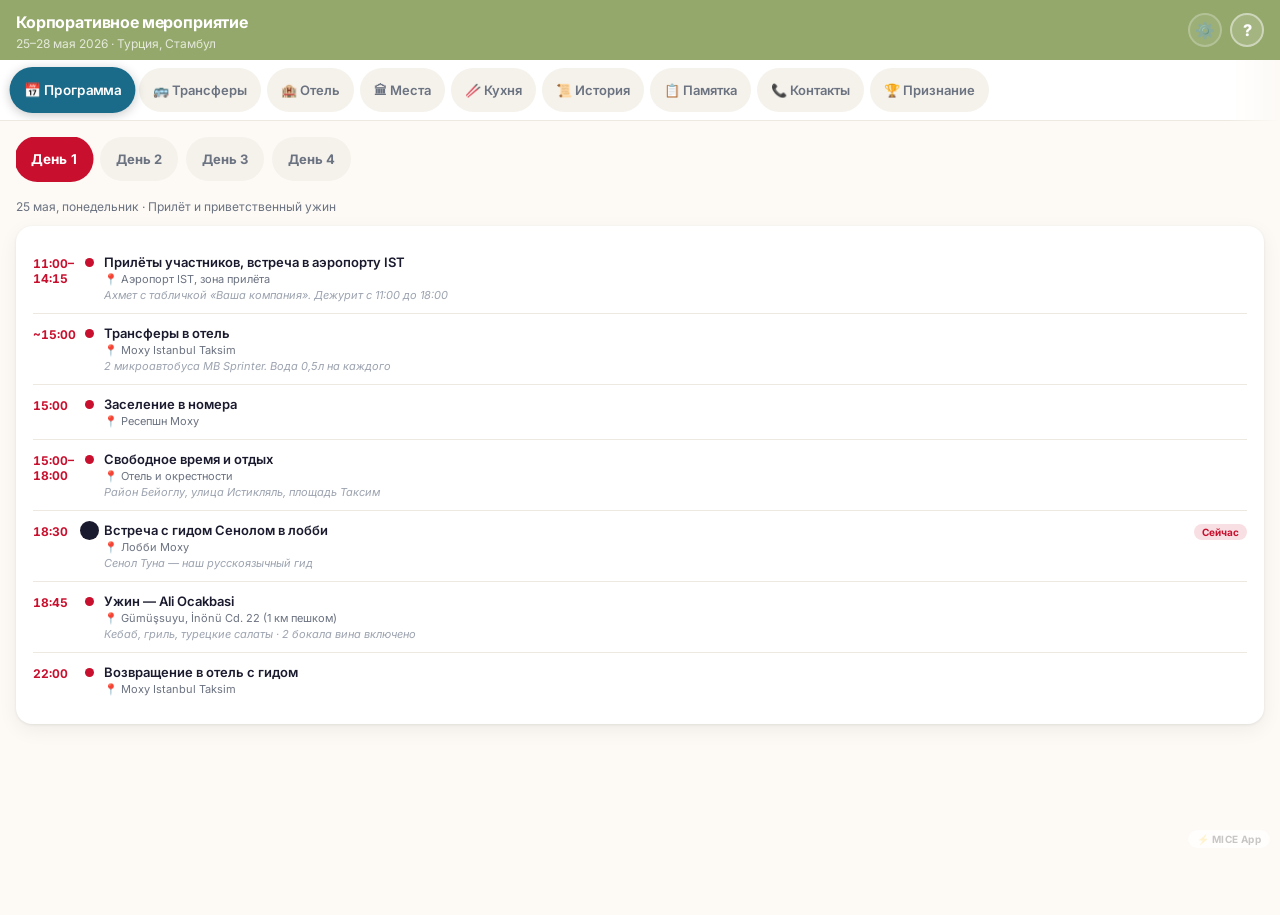
==== commit 02df1162: "Add subtle admin-panel shortcut icon to participant header, preserves ?p= query param" ====
--- a/index.html
+++ b/index.html
@@ -22,7 +22,10 @@
       <div class="header-sub" id="header-sub">Evergreen Life · демо-программа</div>
     </div>
   </div>
-  <button class="faq-trigger" onclick="App.openFAQ()" aria-label="Часто задаваемые вопросы">?</button>
+  <div class="header-actions">
+    <a class="faq-trigger admin-trigger" href="#" onclick="location.href='admin.html'+location.search;return false" aria-label="Панель администратора" title="Панель администратора">⚙️</a>
+    <button class="faq-trigger" onclick="App.openFAQ()" aria-label="Часто задаваемые вопросы">?</button>
+  </div>
 </header>
 
 <!-- ═══ TAB BAR ═══════════════════════════ -->
--- a/css/main.css
+++ b/css/main.css
@@ -69,6 +69,10 @@
   opacity: 0.75;
   margin-top: 1px;
 }
+.header-actions { display: flex; align-items: center; gap: 8px; flex-shrink: 0; }
+.admin-trigger { opacity: 0.55; text-decoration: none; font-size: 14px; }
+.admin-trigger:hover { opacity: 1; }
+
 .faq-trigger {
   width: 34px; height: 34px;
   border-radius: 50%;
